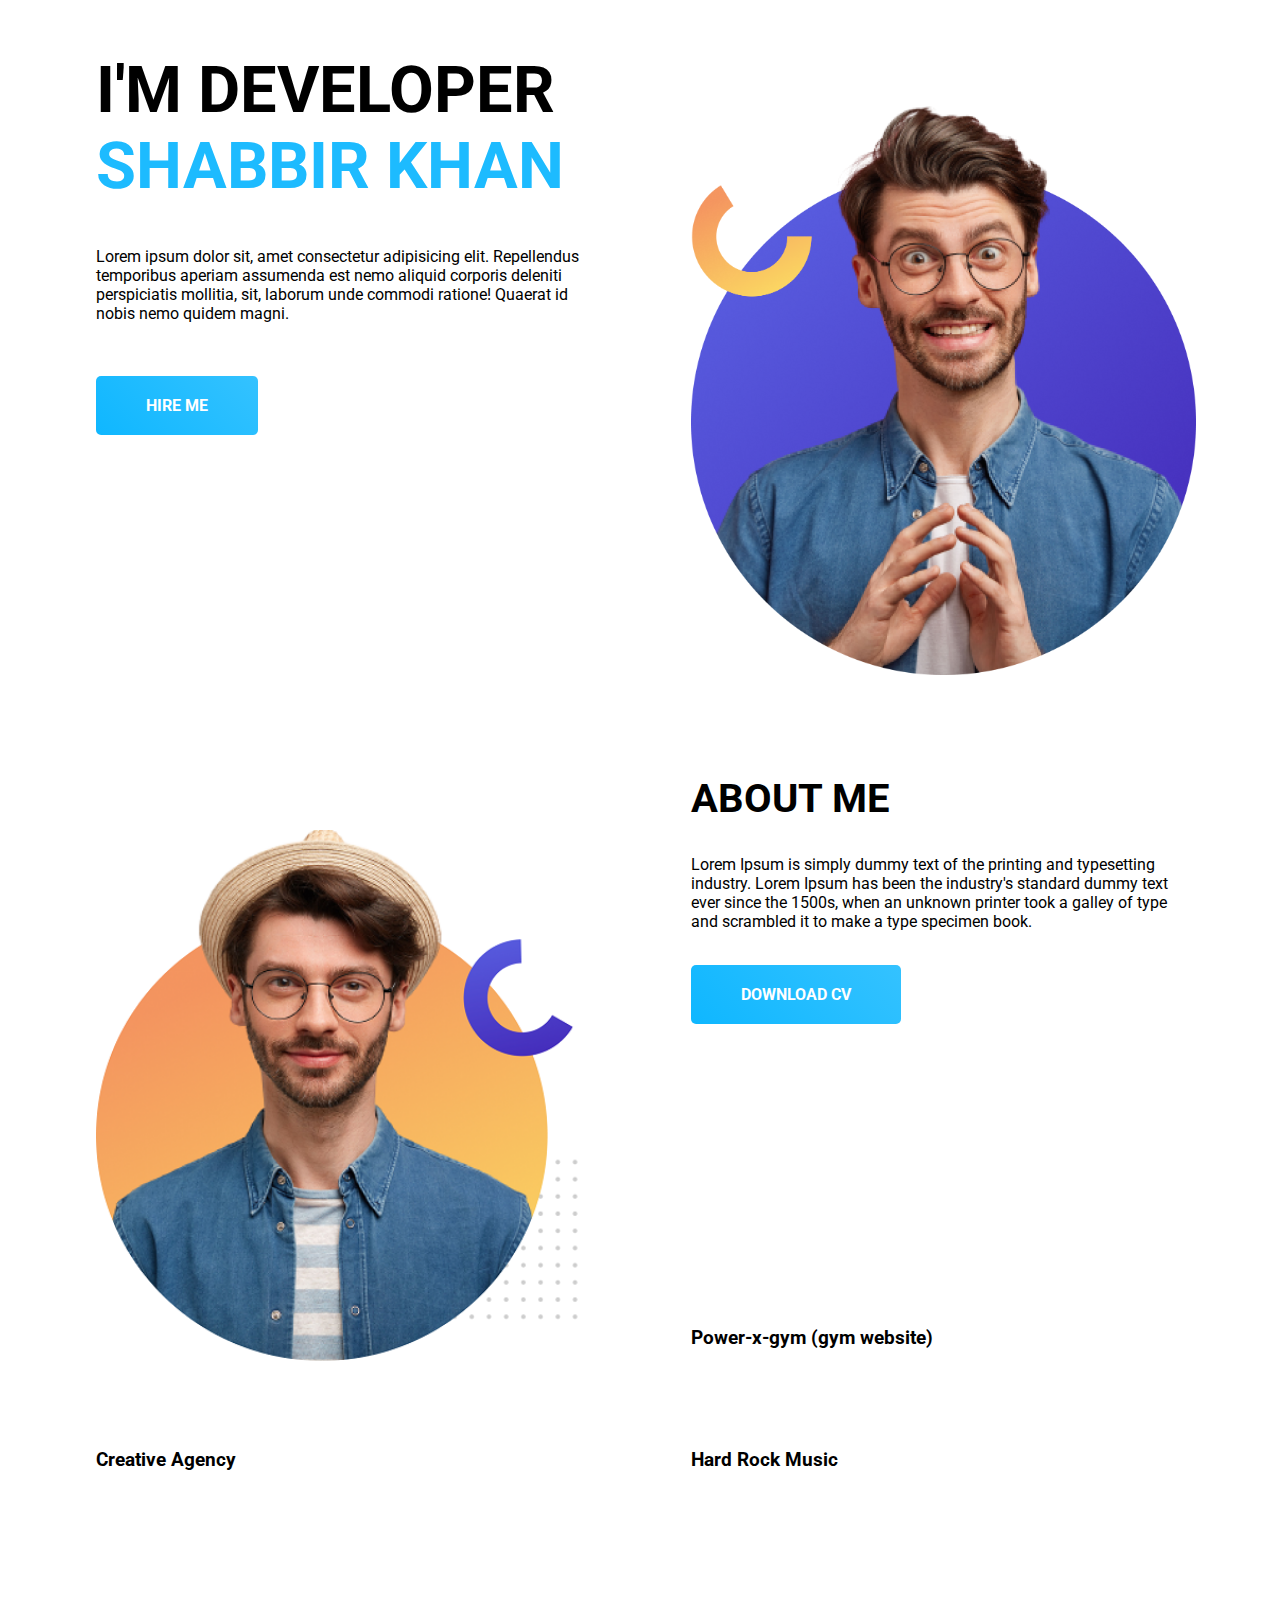
==== index.html @ 264768cd "assignment" ====
<!DOCTYPE html>
<html lang="en">
<head>
    <meta charset="UTF-8">
    <meta name="viewport" content="width=device-width, initial-scale=1.0">
    <title>Personal Portfolio</title>
    <link rel="stylesheet" href="style.css">
    <link rel="preconnect" href="https://fonts.gstatic.com">
    <link href="https://fonts.googleapis.com/css2?family=Roboto&display=swap" rel="stylesheet">
</head>
<body>
    <section>
        <div class="half-width">
            <h1>I'M DEVELOPER <br> <span class="color-highlight">SHABBIR KHAN</span></h1>
            <p>Lorem ipsum dolor sit, amet consectetur adipisicing elit. Repellendus temporibus aperiam assumenda est nemo aliquid corporis deleniti perspiciatis mollitia, sit, laborum unde commodi ratione! Quaerat id nobis nemo quidem magni.</p> <br><br><br>
            <a target="-blank" class="link-button" href="https://shabbir420.github.io/web-portfolio/?fbclid=IwAR1hDRAMpisohOUPLh-N8xiF88La8pepf1xiewRJy_Dc7DdylOEX5JHhm5o">HIRE ME</a>
        </div>
        <div class="half-width">
            <img src="images/do not use this pic.png" alt="">
        </div>
    </section>
    <section>    
        <div class="half-width">
            <img src="images/pic2.png" alt="">
        </div>
        <div class="half-width">
            <h2>ABOUT ME</h2>
            <p>Lorem Ipsum is simply dummy text of the printing and
                typesetting industry. Lorem Ipsum has been the industry's
                standard dummy text ever since the 1500s, when an unknown
                printer took a galley of type and scrambled it to make a type
                specimen book.</p> <br><br>
                <a target="-blank" class="link-button" href="https://shabbir420.github.io/web-portfolio/?fbclid=IwAR1hDRAMpisohOUPLh-N8xiF88La8pepf1xiewRJy_Dc7DdylOEX5JHhm5o">DOWNLOAD CV</a>

        </div>
    </section>
    <section class="bg-highlight" >
        
    <div class="half-width" >
        <h3>Power-x-gym (gym website)</h3>
        
    </div>
    <div class="half-width">
        <h3>Creative Agency</h3>
    </div>
    <div class="half-width">
        <h3>Hard Rock Music</h3>
    </div>
    </section>
        
    
</body>
</html>
---- style.css ----
body{
    font-family: 'Roboto', sans-serif;
    
}
h1{
    font-size: 65px;
}
h2{
    font-size: 40px;
    
}
.color-highlight{
    color: #1DBBFF;
    line-height: normal;
}
.half-width{
    width: 40%;
    float: left;
    margin-left: 2%;
    padding-left: 5%;
    padding-bottom: 5%;
    
     
    
}
.half-width img{
    width: 100%;
}

section{
    height: 500px;
    padding-bottom: 150px;
}

.link-button{
    text-decoration: none;
    background-image: linear-gradient(45deg,#0FB7FF, #34C2FF);
    padding: 20px 50px;
    font-weight: 700;
    color: white;
    border-radius: 5px;

.section{
        height: 500px;
        padding-bottom: 200px;
    }
.bg-highlight{
    height: 100px;
}
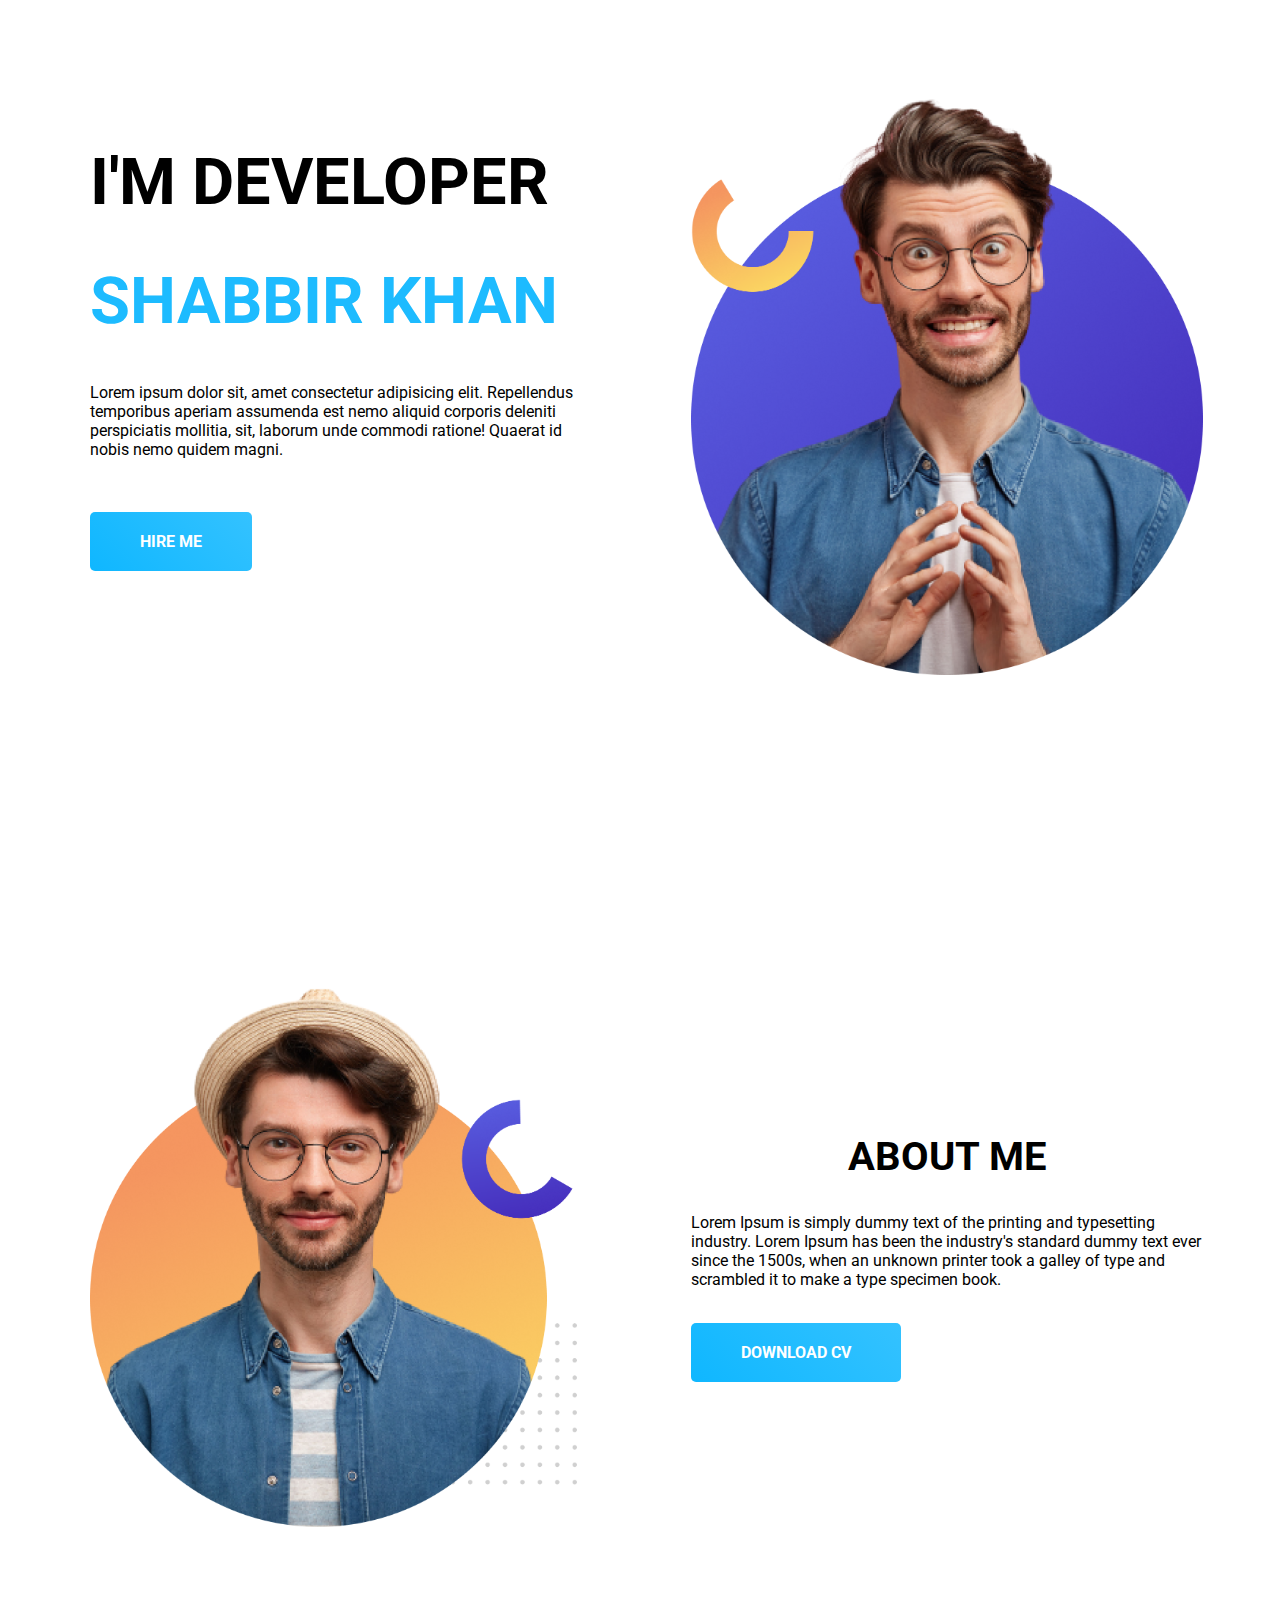
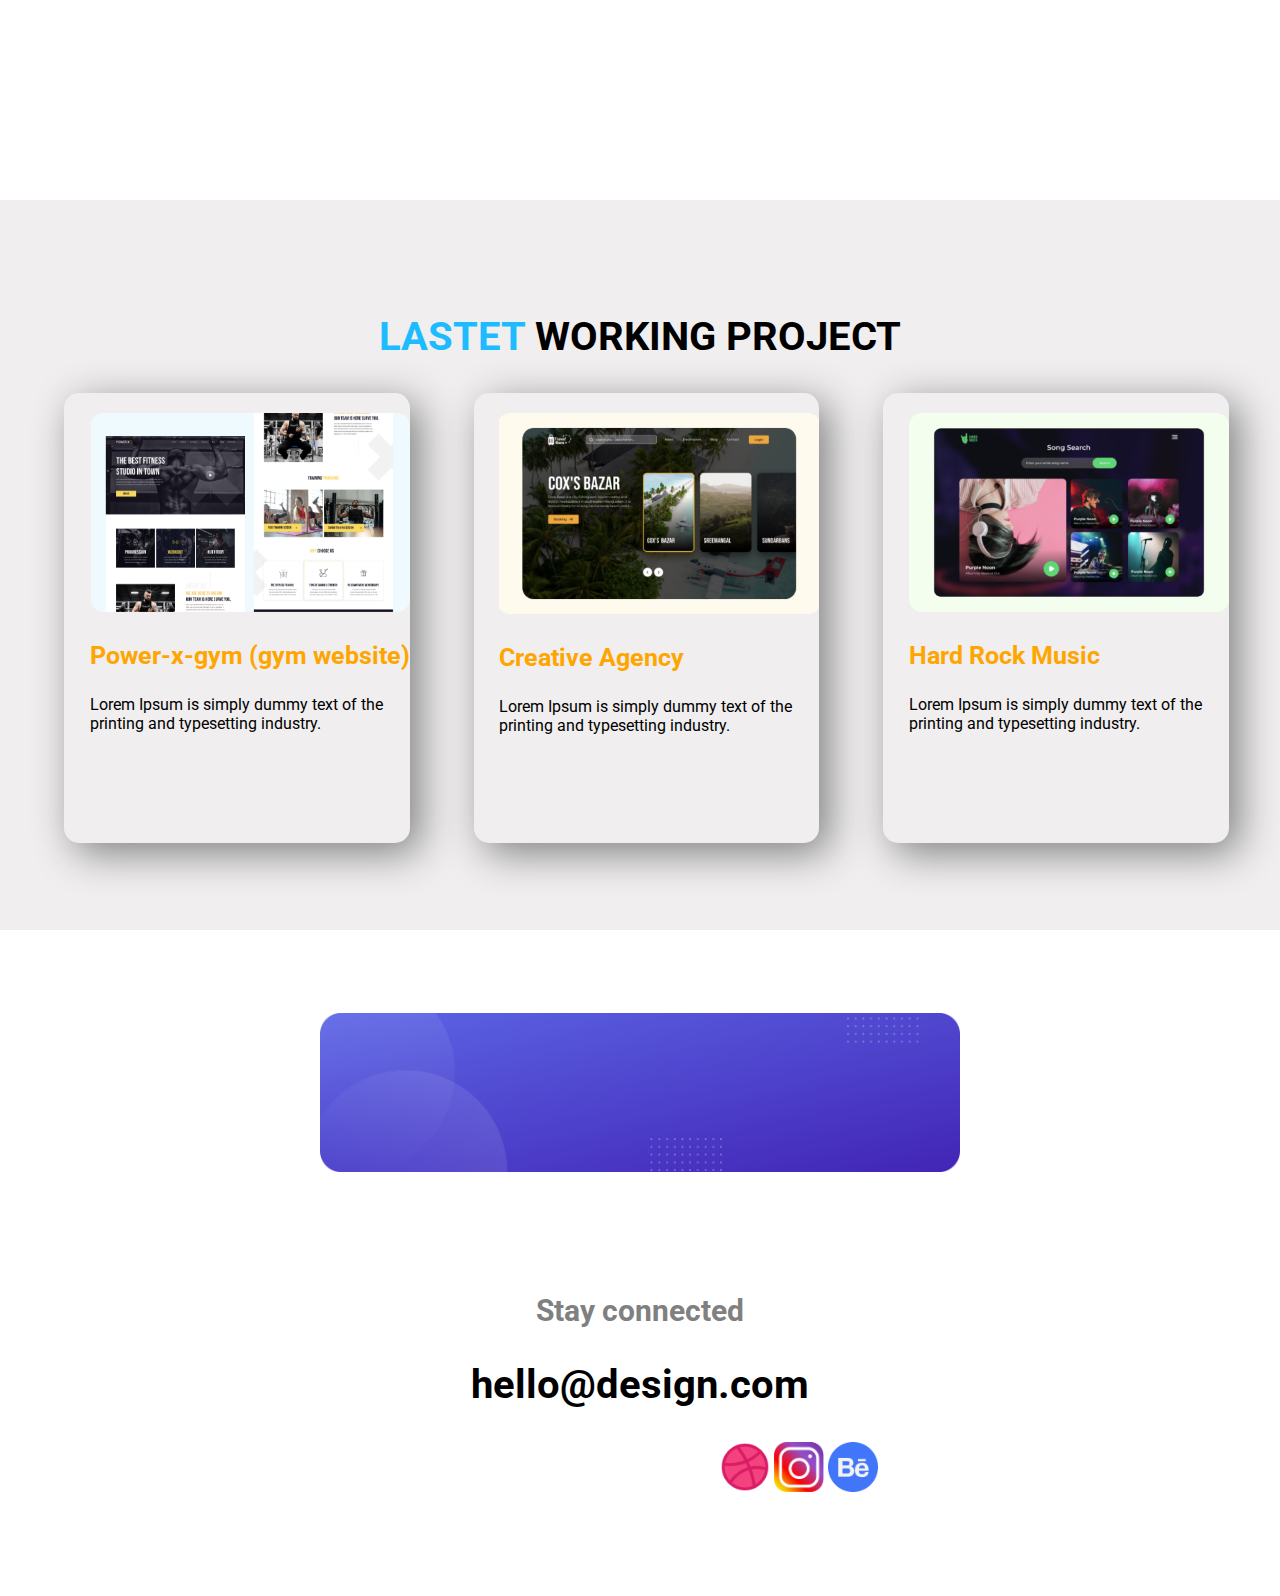
==== commit eaa0f34f: "first commit" ====
--- a/index.html
+++ b/index.html
@@ -3,15 +3,16 @@
 <head>
     <meta charset="UTF-8">
     <meta name="viewport" content="width=device-width, initial-scale=1.0">
-    <title>Personal Portfolio</title>
+    <title>Shabbir Web Developer</title>
+    <link rel="preconnect" href="https://fonts.gstatic.com">
+<link href="https://fonts.googleapis.com/css2?family=Roboto&display=swap" rel="stylesheet"> 
     <link rel="stylesheet" href="style.css">
-    <link rel="preconnect" href="https://fonts.gstatic.com">
-    <link href="https://fonts.googleapis.com/css2?family=Roboto&display=swap" rel="stylesheet">
 </head>
 <body>
     <section>
-        <div class="half-width">
-            <h1>I'M DEVELOPER <br> <span class="color-highlight">SHABBIR KHAN</span></h1>
+        <div class="half-width header-section">
+            <h1>I'M DEVELOPER</h1> 
+            <h1><span class="color-highlight">SHABBIR KHAN</span></h1>
             <p>Lorem ipsum dolor sit, amet consectetur adipisicing elit. Repellendus temporibus aperiam assumenda est nemo aliquid corporis deleniti perspiciatis mollitia, sit, laborum unde commodi ratione! Quaerat id nobis nemo quidem magni.</p> <br><br><br>
             <a target="-blank" class="link-button" href="https://shabbir420.github.io/web-portfolio/?fbclid=IwAR1hDRAMpisohOUPLh-N8xiF88La8pepf1xiewRJy_Dc7DdylOEX5JHhm5o">HIRE ME</a>
         </div>
@@ -19,11 +20,11 @@
             <img src="images/do not use this pic.png" alt="">
         </div>
     </section>
-    <section>    
+    <section>
         <div class="half-width">
-            <img src="images/pic2.png" alt="">
+            <img src="images/do not use this pic2.png" alt="">
         </div>
-        <div class="half-width">
+        <div class="half-width about-section">
             <h2>ABOUT ME</h2>
             <p>Lorem Ipsum is simply dummy text of the printing and
                 typesetting industry. Lorem Ipsum has been the industry's
@@ -33,21 +34,50 @@
                 <a target="-blank" class="link-button" href="https://shabbir420.github.io/web-portfolio/?fbclid=IwAR1hDRAMpisohOUPLh-N8xiF88La8pepf1xiewRJy_Dc7DdylOEX5JHhm5o">DOWNLOAD CV</a>
 
         </div>
+        
     </section>
-    <section class="bg-highlight" >
+    <section class="project-area">
+            <h2> <span class="color-highlight">LASTET</span> WORKING PROJECT</h2>
+        <div class="half-width working-experience">
+            <img class="working-project" src="images/image 4.png" alt="">
+            <h3 class="title-highlight">Power-x-gym (gym website)</h3>
+            <p>Lorem Ipsum is simply dummy text of the 
+
+                printing and typesetting industry.</p>
+        </div>
+        <div class="half-width working-experience">
+            <img class="working-project" src="images/image 5.png" alt="">
+            <h3 class="title-highlight">Creative Agency</h3>
+            <p>Lorem Ipsum is simply dummy text of the 
+
+                printing and typesetting industry.</p>
+        </div>
+        <div class="half-width working-experience">
+            <img class="working-project" src="images/image 8.png" alt="">
+            <h3 class="title-highlight">Hard Rock Music</h3>
+            <p>Lorem Ipsum is simply dummy text of the 
+
+                printing and typesetting industry.</p>
+        </div>
+    </section>
+    <section class="container" >
+        <div class="banner-add" >
+            <h2 class="test-position"></h2>
+            <img src="images/Group_33094_1.png" alt="">
+        <div class="banner-text" >
+            
+        </div>
+        </div>
         
-    <div class="half-width" >
-        <h3>Power-x-gym (gym website)</h3>
-        
-    </div>
-    <div class="half-width">
-        <h3>Creative Agency</h3>
-    </div>
-    <div class="half-width">
-        <h3>Hard Rock Music</h3>
-    </div>
     </section>
-        
-    
+    <footer>
+        <h3 class="text-align">Stay connected</h3>
+        <h2>hello@design.com</h2> 
+        <div class="icon-center">
+            <img class="icon-size" src="images/image 6.png" alt="">
+            <img class="icon-size"src="images/image 7.png" alt="">
+            <img class="icon-size"src="images/Group 33059.png" alt="">
+        </div>
+    </footer>
 </body>
 </html>--- a/style.css
+++ b/style.css
@@ -1,13 +1,13 @@
 body{
+    margin: 0;
     font-family: 'Roboto', sans-serif;
-    
 }
 h1{
     font-size: 65px;
 }
 h2{
     font-size: 40px;
-    
+    text-align: center;  
 }
 .color-highlight{
     color: #1DBBFF;
@@ -16,22 +16,22 @@
 .half-width{
     width: 40%;
     float: left;
-    margin-left: 2%;
-    padding-left: 5%;
-    padding-bottom: 5%;
-    
-     
-    
+    margin-left: 5%;
+    padding-left: 2%;
 }
 .half-width img{
     width: 100%;
 }
-
 section{
-    height: 500px;
-    padding-bottom: 150px;
+    height: 700px;
+    padding-bottom: 200px;
 }
-
+.header-section{
+    padding-top: 100px;
+}
+.about-section{
+    padding-top: 200px;
+}
 .link-button{
     text-decoration: none;
     background-image: linear-gradient(45deg,#0FB7FF, #34C2FF);
@@ -39,12 +39,55 @@
     font-weight: 700;
     color: white;
     border-radius: 5px;
-
-.section{
-        height: 500px;
-        padding-bottom: 200px;
-    }
-.bg-highlight{
+}
+.working-experience{
+    box-shadow: 10px 10px 40px gray;
+    border-radius: 15px;
+    height: 100%;
+    width: 25%;
+}
+.title-highlight{
+    color: orange;
+    font-size: 25px;
+}
+.working-project{
+    padding-right: 50px;
+    padding-top: 20px;
+}
+.project-area{
+    background: rgb(240, 238, 238);
+    padding-top: 80px;
+    height: 450px; 
+}
+.imlage-resize{
+    width: 50%;
+    padding-left: 25%;
+    padding-top: 5%; 
+}
+.text-left {
+    position: left;
+    bottom: 8px;
+    left: 16px;
+}
+.text-align{
+    text-align: center;
+    color: gray;
+    font-size: 30px;
+}
+.banner-add img{
+    width: 50%;
+    height: auto;
+    padding-left: 25%;
+    padding-top: 50px;   
+}
+.container{
     height: 100px;
 }
-
+.icon-size{
+    position: center;
+    height: 50px;
+}
+.icon-center{
+    padding-left: 720px;
+    padding-bottom: 100px;
+}
